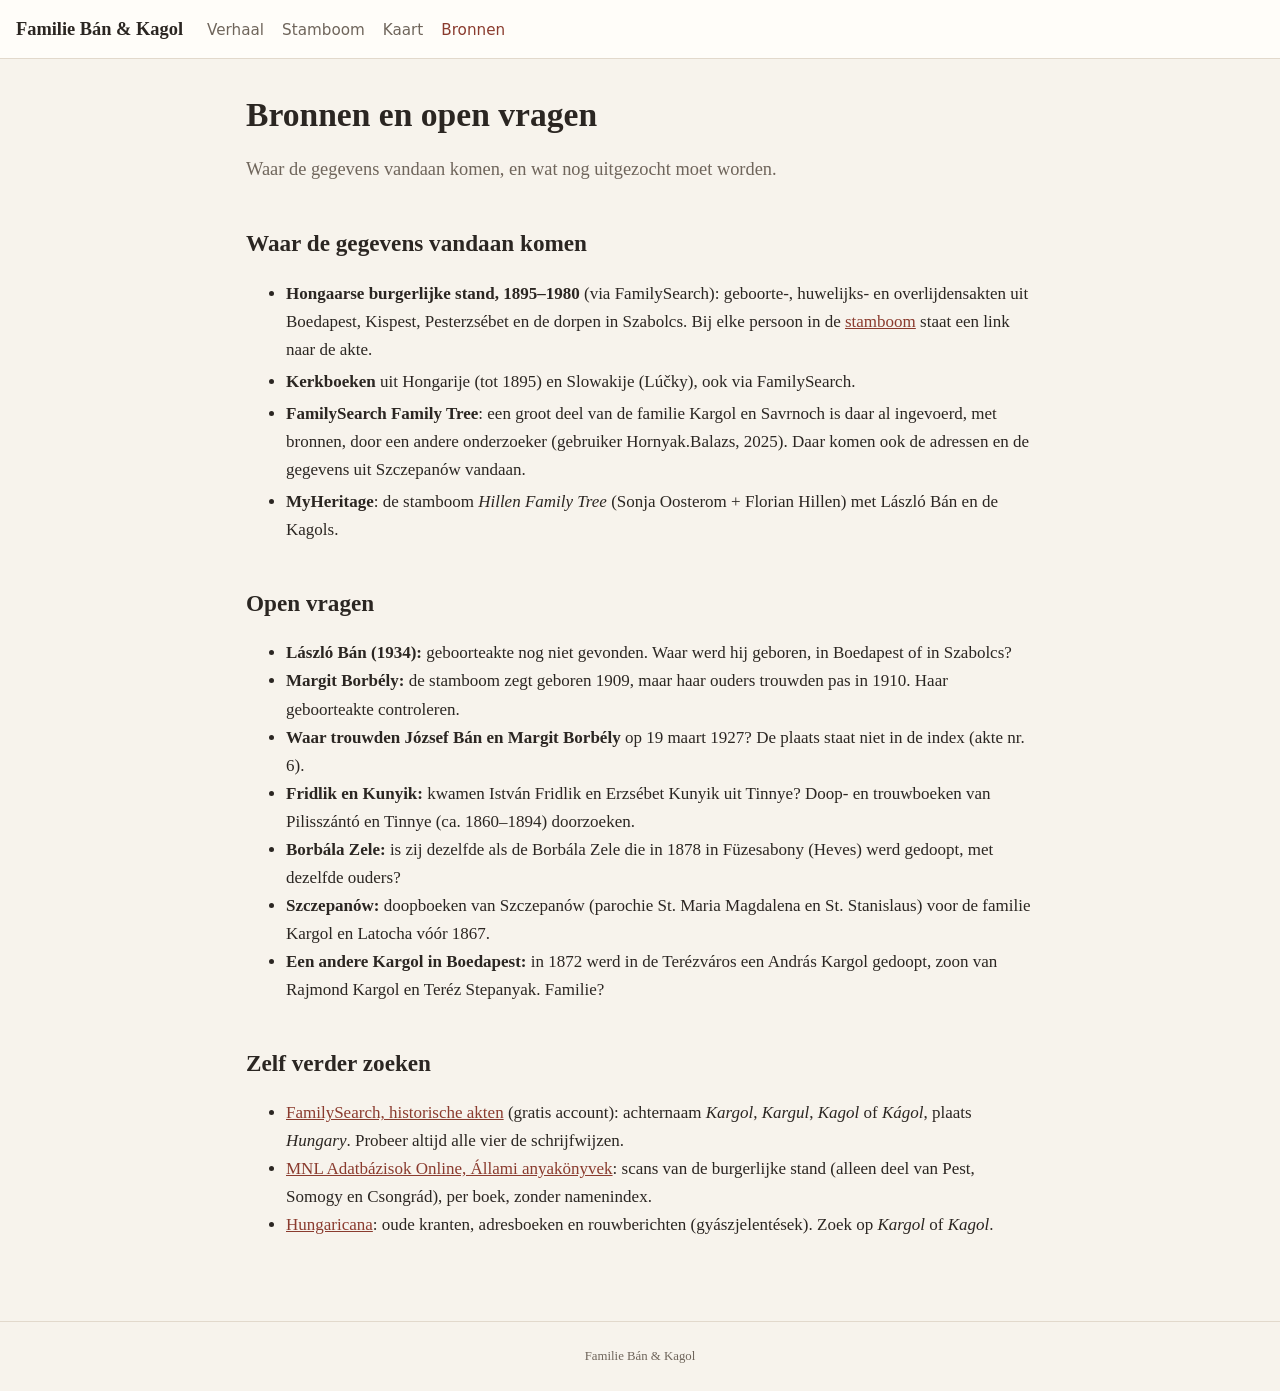
==== bronnen.html @ 993a203d "Start familie Bán & Kagol: onderzoek, gegevens en site Research notes (MyHeritage, FamilySearch), fa" ====
<!doctype html>
<html lang="nl">
<head>
<meta charset="utf-8">
<meta name="viewport" content="width=device-width, initial-scale=1">
<title>Bronnen · Familie Bán &amp; Kagol</title>
<link rel="stylesheet" href="css/style.css">
</head>
<body>
<header class="site">
  <a class="brand" href="index.html">Familie Bán &amp; Kagol</a>
  <nav><a href="index.html">Verhaal</a><a href="stamboom.html">Stamboom</a><a href="kaart.html">Kaart</a><a class="active" href="bronnen.html">Bronnen</a></nav>
</header>
<main>
  <h1>Bronnen en open vragen</h1>
  <p class="lead">Waar de gegevens vandaan komen, en wat nog uitgezocht moet worden.</p>

  <h2>Waar de gegevens vandaan komen</h2>
  <ul class="sources">
    <li><b>Hongaarse burgerlijke stand, 1895–1980</b> (via FamilySearch): geboorte-, huwelijks- en overlijdensakten uit
      Boedapest, Kispest, Pesterzsébet en de dorpen in Szabolcs. Bij elke persoon in de <a href="stamboom.html">stamboom</a>
      staat een link naar de akte.</li>
    <li><b>Kerkboeken</b> uit Hongarije (tot 1895) en Slowakije (Lúčky), ook via FamilySearch.</li>
    <li><b>FamilySearch Family Tree</b>: een groot deel van de familie Kargol en Savrnoch is daar al ingevoerd, met bronnen,
      door een andere onderzoeker (gebruiker Hornyak.Balazs, 2025). Daar komen ook de adressen en de gegevens uit Szczepanów vandaan.</li>
    <li><b>MyHeritage</b>: de stamboom <i>Hillen Family Tree</i> (Sonja Oosterom + Florian Hillen) met László Bán en de Kagols.</li>
  </ul>

  <h2>Open vragen</h2>
  <ul>
    <li><b>László Bán (1934):</b> geboorteakte nog niet gevonden. Waar werd hij geboren, in Boedapest of in Szabolcs?</li>
    <li><b>Margit Borbély:</b> de stamboom zegt geboren 1909, maar haar ouders trouwden pas in 1910. Haar geboorteakte controleren.</li>
    <li><b>Waar trouwden József Bán en Margit Borbély</b> op 19 maart 1927? De plaats staat niet in de index (akte nr. 6).</li>
    <li><b>Fridlik en Kunyik:</b> kwamen István Fridlik en Erzsébet Kunyik uit Tinnye? Doop- en trouwboeken van Pilisszántó en Tinnye (ca. 1860–1894) doorzoeken.</li>
    <li><b>Borbála Zele:</b> is zij dezelfde als de Borbála Zele die in 1878 in Füzesabony (Heves) werd gedoopt, met dezelfde ouders?</li>
    <li><b>Szczepanów:</b> doopboeken van Szczepanów (parochie St. Maria Magdalena en St. Stanislaus) voor de familie Kargol en Latocha vóór 1867.</li>
    <li><b>Een andere Kargol in Boedapest:</b> in 1872 werd in de Terézváros een András Kargol gedoopt, zoon van Rajmond Kargol en Teréz Stepanyak. Familie?</li>
  </ul>

  <h2>Zelf verder zoeken</h2>
  <ul>
    <li><a href="https://www.familysearch.org/search/record/results">FamilySearch, historische akten</a> (gratis account):
      achternaam <i>Kargol</i>, <i>Kargul</i>, <i>Kagol</i> of <i>Kágol</i>, plaats <i>Hungary</i>. Probeer altijd alle vier de schrijfwijzen.</li>
    <li><a href="https://adatbazisokonline.mnl.gov.hu/adatbazis/allami-anyakonyvek">MNL Adatbázisok Online, Állami anyakönyvek</a>:
      scans van de burgerlijke stand (alleen deel van Pest, Somogy en Csongrád), per boek, zonder namenindex.</li>
    <li><a href="https://hungaricana.hu/">Hungaricana</a>: oude kranten, adresboeken en rouwberichten (gyászjelentések). Zoek op <i>Kargol</i> of <i>Kagol</i>.</li>
  </ul>
</main>
<footer>Familie Bán &amp; Kagol</footer>
</body>
</html>
---- css/style.css ----
:root {
  --bg: #f7f3ec;
  --paper: #fffdf9;
  --ink: #2b2622;
  --muted: #6f655b;
  --rule: #e2d9cc;
  --accent: #8a3b2e;
  --kargol: #a0452f;
  --savrnoch: #3f7a4f;
  --fridlik: #2f5f8f;
  --ban: #b07a1e;
  --borbely: #6f4a8a;
  --shadow: 0 1px 3px rgba(60, 40, 20, .12);
}
@media (prefers-color-scheme: dark) {
  :root:not([data-theme="light"]) {
    --bg: #1d1a17; --paper: #262220; --ink: #efe7dc; --muted: #b3a797; --rule: #3d3631; --accent: #e08a74;
    --kargol: #e0876e; --savrnoch: #7fc08f; --fridlik: #7fb0e0; --ban: #e0b35e; --borbely: #b797d0;
    --shadow: 0 1px 3px rgba(0, 0, 0, .4);
  }
}
* { box-sizing: border-box; }
html { -webkit-text-size-adjust: 100%; }
body {
  margin: 0; background: var(--bg); color: var(--ink);
  font: 17px/1.65 "Source Serif 4", Georgia, "Times New Roman", serif;
}
a { color: var(--accent); }
header.site {
  background: var(--paper); border-bottom: 1px solid var(--rule);
  padding: 14px 16px; display: flex; flex-wrap: wrap; gap: 8px 24px; align-items: baseline;
}
header.site .brand { font-weight: 700; font-size: 1.15rem; color: var(--ink); text-decoration: none; }
header.site nav { display: flex; gap: 18px; flex-wrap: wrap; font-family: system-ui, sans-serif; font-size: .95rem; }
header.site nav a { color: var(--muted); text-decoration: none; }
header.site nav a.active, header.site nav a:hover { color: var(--accent); }
main { max-width: 820px; margin: 0 auto; padding: 24px 16px 64px; }
main.wide { max-width: none; padding: 0; }
h1 { font-size: 2.1rem; line-height: 1.2; margin: 12px 0 8px; }
h2 { font-size: 1.45rem; margin: 40px 0 8px; }
h3 { font-size: 1.1rem; margin: 24px 0 4px; }
.lead { font-size: 1.15rem; color: var(--muted); }
.small { font-size: .88rem; color: var(--muted); }
.line-tag {
  display: inline-block; font: 600 .75rem/1 system-ui, sans-serif; letter-spacing: .04em; text-transform: uppercase;
  padding: 4px 8px; border-radius: 99px; color: #fff; margin-bottom: 6px;
}
.t-kargol { background: var(--kargol); } .t-savrnoch { background: var(--savrnoch); } .t-fridlik { background: var(--fridlik); }
.t-ban { background: var(--ban); } .t-borbely { background: var(--borbely); }
@media (prefers-color-scheme: dark) { :root:not([data-theme="light"]) .line-tag { color: #1d1a17; } }

.cards { display: grid; grid-template-columns: repeat(auto-fit, minmax(230px, 1fr)); gap: 14px; margin: 20px 0; }
.card {
  background: var(--paper); border: 1px solid var(--rule); border-radius: 10px; padding: 14px 16px; box-shadow: var(--shadow);
  text-decoration: none; color: inherit; display: block;
}
.card h3 { margin: 0 0 4px; }
.card p { margin: 0; font-size: .95rem; color: var(--muted); }

figure.photo { float: right; width: 220px; margin: 4px 0 12px 20px; }
figure.photo.left { float: left; margin: 4px 20px 12px 0; }
figure.photo img { width: 100%; border-radius: 6px; display: block; }
figure.photo figcaption { font-size: .78rem; color: var(--muted); line-height: 1.35; margin-top: 4px; }
section.story { overflow: hidden; }
@media (max-width: 560px) { figure.photo, figure.photo.left { float: none; width: 100%; max-width: 320px; margin: 8px 0 14px; } }

.timeline { border-left: 3px solid var(--rule); margin: 16px 0; padding-left: 16px; }
.timeline div { margin: 6px 0; }
.timeline b { font-family: system-ui, sans-serif; font-size: .9rem; color: var(--accent); margin-right: 6px; }

.note {
  background: var(--paper); border-left: 4px solid var(--accent); padding: 10px 14px; border-radius: 4px; margin: 16px 0;
  font-size: .95rem;
}
ul.sources li { margin: 4px 0; }
footer { text-align: center; color: var(--muted); font-size: .8rem; padding: 24px 16px; border-top: 1px solid var(--rule); }

/* Tree page */
.tree-wrap { display: flex; height: calc(100vh - 58px); min-height: 480px; }
#tree { flex: 1; position: relative; overflow: hidden; background: var(--bg); }
#tree svg { width: 100%; height: 100%; display: block; cursor: grab; }
#panel {
  width: 380px; max-width: 100%; background: var(--paper); border-left: 1px solid var(--rule); overflow-y: auto; padding: 16px;
}
@media (max-width: 800px) {
  .tree-wrap { flex-direction: column; height: auto; }
  #tree { flex: none; height: 62vh; }
  #panel { width: 100%; border-left: 0; border-top: 1px solid var(--rule); }
}
.couple rect { fill: var(--paper); stroke: var(--rule); stroke-width: 1.2; }
.couple.selected rect { stroke: var(--accent); stroke-width: 2.5; }
.couple .bar { stroke: none; }
.couple text { fill: var(--ink); font: 13px system-ui, sans-serif; }
.couple text.years { fill: var(--muted); font-size: 11.5px; }
.couple text.amp { fill: var(--muted); font-size: 11px; }
.couple.unknown rect { stroke-dasharray: 4 3; fill: none; }
.couple.unknown text { fill: var(--muted); font-style: italic; }
.link { fill: none; stroke: var(--muted); stroke-opacity: .5; stroke-width: 1.4; }
.tree-help {
  position: absolute; left: 12px; bottom: 10px; font: 12px system-ui, sans-serif; color: var(--muted);
  background: var(--paper); padding: 4px 8px; border-radius: 6px; border: 1px solid var(--rule);
}
.zoom-btns { position: absolute; right: 12px; top: 12px; display: flex; flex-direction: column; gap: 6px; }
.zoom-btns button {
  width: 34px; height: 34px; border-radius: 8px; border: 1px solid var(--rule); background: var(--paper); color: var(--ink);
  font-size: 18px; cursor: pointer;
}
#panel h2 { margin: 0 0 4px; font-size: 1.25rem; }
#panel .person { border-top: 1px solid var(--rule); padding-top: 10px; margin-top: 12px; }
#panel .person h3 { margin: 0; }
#panel .dates { font: .88rem system-ui, sans-serif; color: var(--muted); }
#panel p { font-size: .95rem; margin: 6px 0; }
#panel ul { padding-left: 18px; margin: 6px 0; font-size: .93rem; }
#panel .src { font-size: .8rem; }
#panel .src a { margin-right: 8px; }

/* Map page */
#map { height: calc(100vh - 58px); min-height: 420px; }
.legend { background: var(--paper); color: var(--ink); padding: 8px 10px; border-radius: 8px; font: 13px system-ui, sans-serif; box-shadow: var(--shadow); }
.legend div { display: flex; align-items: center; gap: 6px; margin: 2px 0; }
.legend span.sw { width: 14px; height: 4px; border-radius: 2px; display: inline-block; }
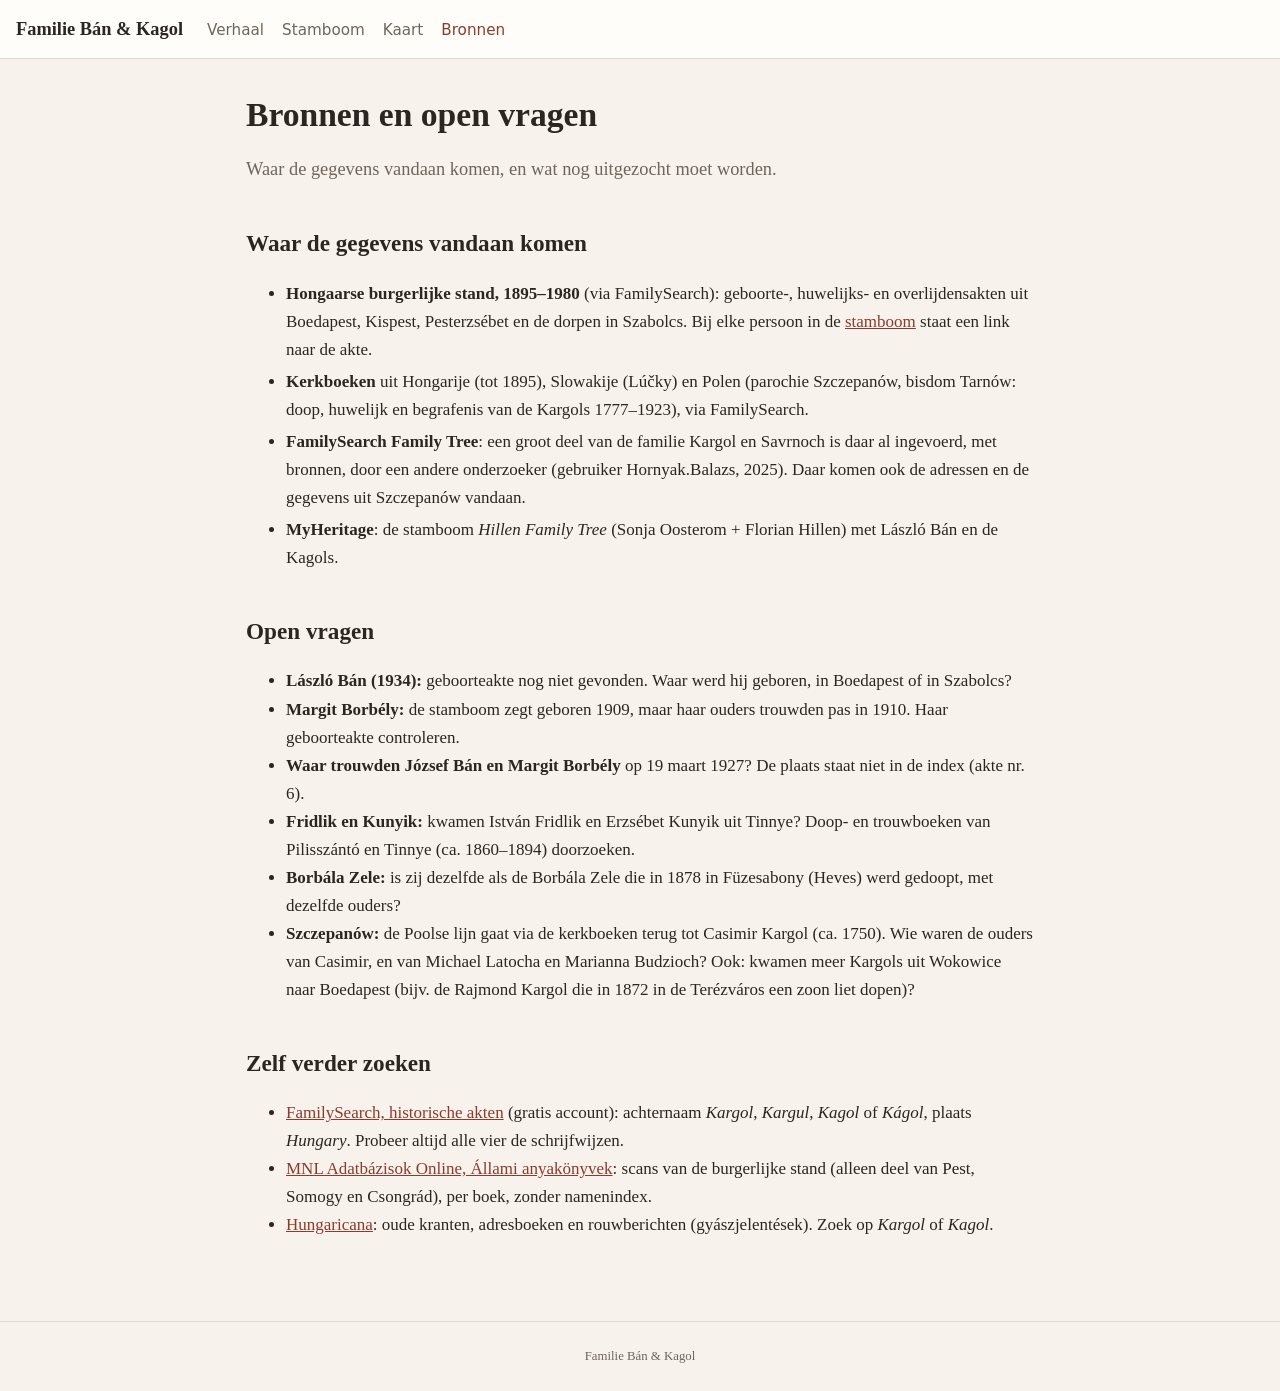
==== commit 6652920e: "Kargol-lijn in Polen: zeven generaties op huis nr. 57 in Wokowice Church books of Szczepanow (Family" ====
--- a/bronnen.html
+++ b/bronnen.html
@@ -20,7 +20,7 @@
     <li><b>Hongaarse burgerlijke stand, 1895–1980</b> (via FamilySearch): geboorte-, huwelijks- en overlijdensakten uit
       Boedapest, Kispest, Pesterzsébet en de dorpen in Szabolcs. Bij elke persoon in de <a href="stamboom.html">stamboom</a>
       staat een link naar de akte.</li>
-    <li><b>Kerkboeken</b> uit Hongarije (tot 1895) en Slowakije (Lúčky), ook via FamilySearch.</li>
+    <li><b>Kerkboeken</b> uit Hongarije (tot 1895), Slowakije (Lúčky) en Polen (parochie Szczepanów, bisdom Tarnów: doop, huwelijk en begrafenis van de Kargols 1777–1923), via FamilySearch.</li>
     <li><b>FamilySearch Family Tree</b>: een groot deel van de familie Kargol en Savrnoch is daar al ingevoerd, met bronnen,
       door een andere onderzoeker (gebruiker Hornyak.Balazs, 2025). Daar komen ook de adressen en de gegevens uit Szczepanów vandaan.</li>
     <li><b>MyHeritage</b>: de stamboom <i>Hillen Family Tree</i> (Sonja Oosterom + Florian Hillen) met László Bán en de Kagols.</li>
@@ -33,8 +33,7 @@
     <li><b>Waar trouwden József Bán en Margit Borbély</b> op 19 maart 1927? De plaats staat niet in de index (akte nr. 6).</li>
     <li><b>Fridlik en Kunyik:</b> kwamen István Fridlik en Erzsébet Kunyik uit Tinnye? Doop- en trouwboeken van Pilisszántó en Tinnye (ca. 1860–1894) doorzoeken.</li>
     <li><b>Borbála Zele:</b> is zij dezelfde als de Borbála Zele die in 1878 in Füzesabony (Heves) werd gedoopt, met dezelfde ouders?</li>
-    <li><b>Szczepanów:</b> doopboeken van Szczepanów (parochie St. Maria Magdalena en St. Stanislaus) voor de familie Kargol en Latocha vóór 1867.</li>
-    <li><b>Een andere Kargol in Boedapest:</b> in 1872 werd in de Terézváros een András Kargol gedoopt, zoon van Rajmond Kargol en Teréz Stepanyak. Familie?</li>
+    <li><b>Szczepanów:</b> de Poolse lijn gaat via de kerkboeken terug tot Casimir Kargol (ca. 1750). Wie waren de ouders van Casimir, en van Michael Latocha en Marianna Budzioch? Ook: kwamen meer Kargols uit Wokowice naar Boedapest (bijv. de Rajmond Kargol die in 1872 in de Terézváros een zoon liet dopen)?</li>
   </ul>
 
   <h2>Zelf verder zoeken</h2>
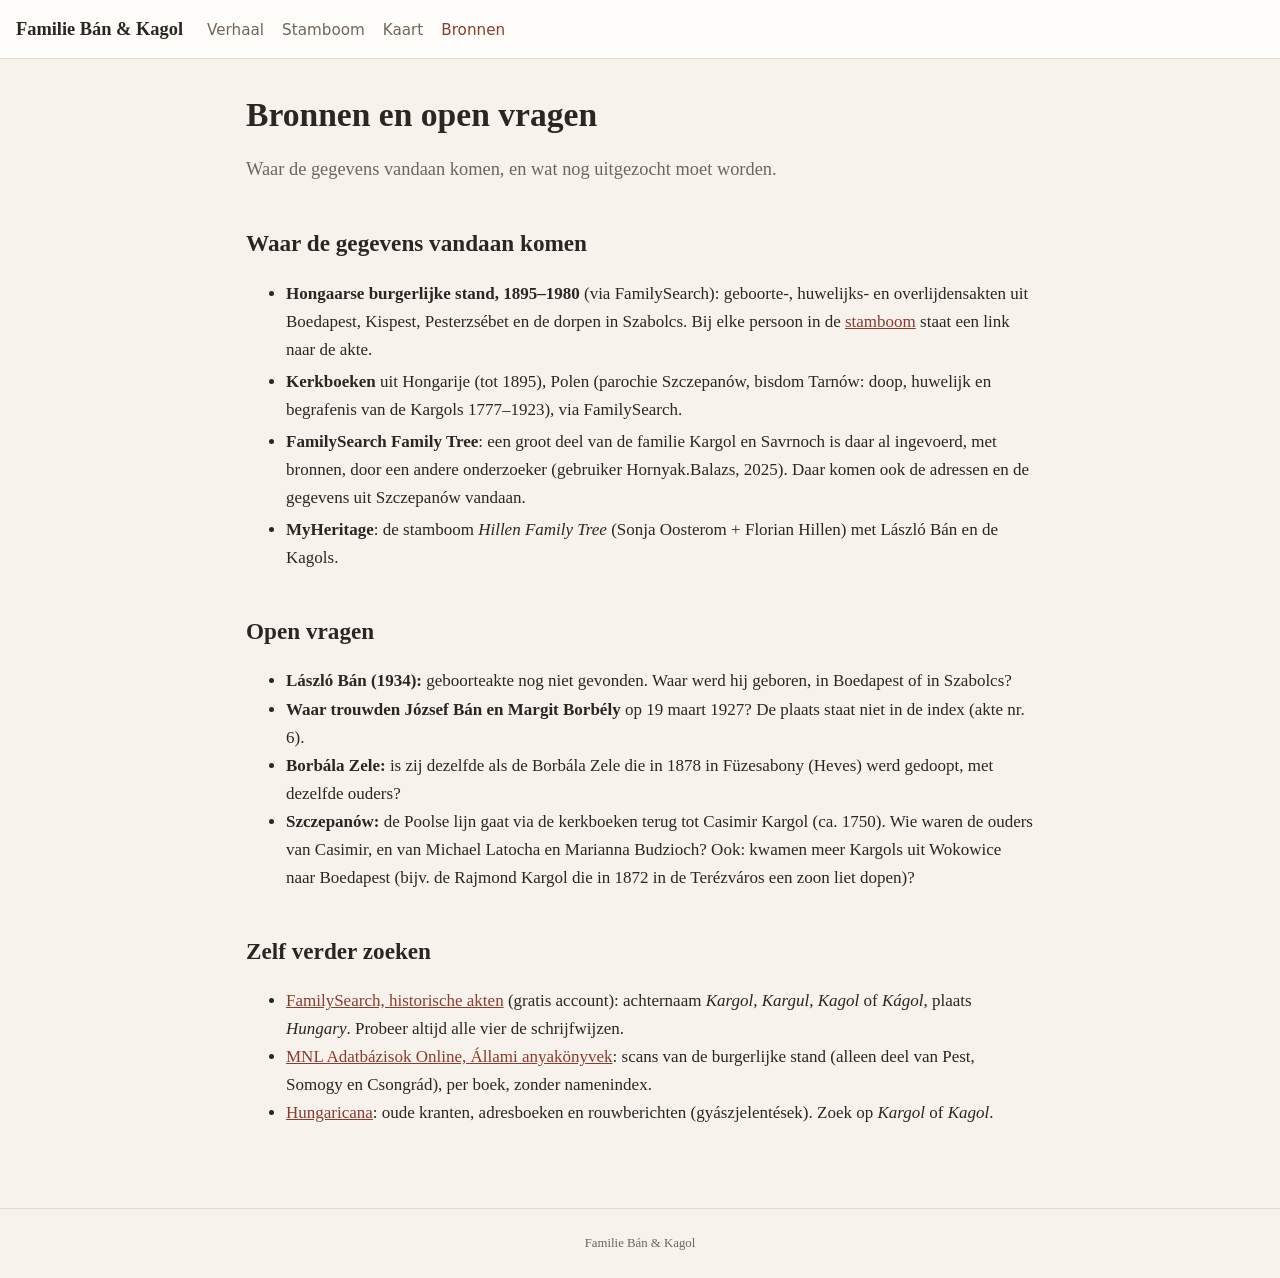
==== commit f5b22c9a: "Site alleen Kagol en Bán; onderzoeksplan terug in de tijd Hides the Savrnoch, Fridlik and Borbely fa" ====
--- a/bronnen.html
+++ b/bronnen.html
@@ -20,7 +20,7 @@
     <li><b>Hongaarse burgerlijke stand, 1895–1980</b> (via FamilySearch): geboorte-, huwelijks- en overlijdensakten uit
       Boedapest, Kispest, Pesterzsébet en de dorpen in Szabolcs. Bij elke persoon in de <a href="stamboom.html">stamboom</a>
       staat een link naar de akte.</li>
-    <li><b>Kerkboeken</b> uit Hongarije (tot 1895), Slowakije (Lúčky) en Polen (parochie Szczepanów, bisdom Tarnów: doop, huwelijk en begrafenis van de Kargols 1777–1923), via FamilySearch.</li>
+    <li><b>Kerkboeken</b> uit Hongarije (tot 1895), Polen (parochie Szczepanów, bisdom Tarnów: doop, huwelijk en begrafenis van de Kargols 1777–1923), via FamilySearch.</li>
     <li><b>FamilySearch Family Tree</b>: een groot deel van de familie Kargol en Savrnoch is daar al ingevoerd, met bronnen,
       door een andere onderzoeker (gebruiker Hornyak.Balazs, 2025). Daar komen ook de adressen en de gegevens uit Szczepanów vandaan.</li>
     <li><b>MyHeritage</b>: de stamboom <i>Hillen Family Tree</i> (Sonja Oosterom + Florian Hillen) met László Bán en de Kagols.</li>
@@ -29,9 +29,7 @@
   <h2>Open vragen</h2>
   <ul>
     <li><b>László Bán (1934):</b> geboorteakte nog niet gevonden. Waar werd hij geboren, in Boedapest of in Szabolcs?</li>
-    <li><b>Margit Borbély:</b> de stamboom zegt geboren 1909, maar haar ouders trouwden pas in 1910. Haar geboorteakte controleren.</li>
     <li><b>Waar trouwden József Bán en Margit Borbély</b> op 19 maart 1927? De plaats staat niet in de index (akte nr. 6).</li>
-    <li><b>Fridlik en Kunyik:</b> kwamen István Fridlik en Erzsébet Kunyik uit Tinnye? Doop- en trouwboeken van Pilisszántó en Tinnye (ca. 1860–1894) doorzoeken.</li>
     <li><b>Borbála Zele:</b> is zij dezelfde als de Borbála Zele die in 1878 in Füzesabony (Heves) werd gedoopt, met dezelfde ouders?</li>
     <li><b>Szczepanów:</b> de Poolse lijn gaat via de kerkboeken terug tot Casimir Kargol (ca. 1750). Wie waren de ouders van Casimir, en van Michael Latocha en Marianna Budzioch? Ook: kwamen meer Kargols uit Wokowice naar Boedapest (bijv. de Rajmond Kargol die in 1872 in de Terézváros een zoon liet dopen)?</li>
   </ul>
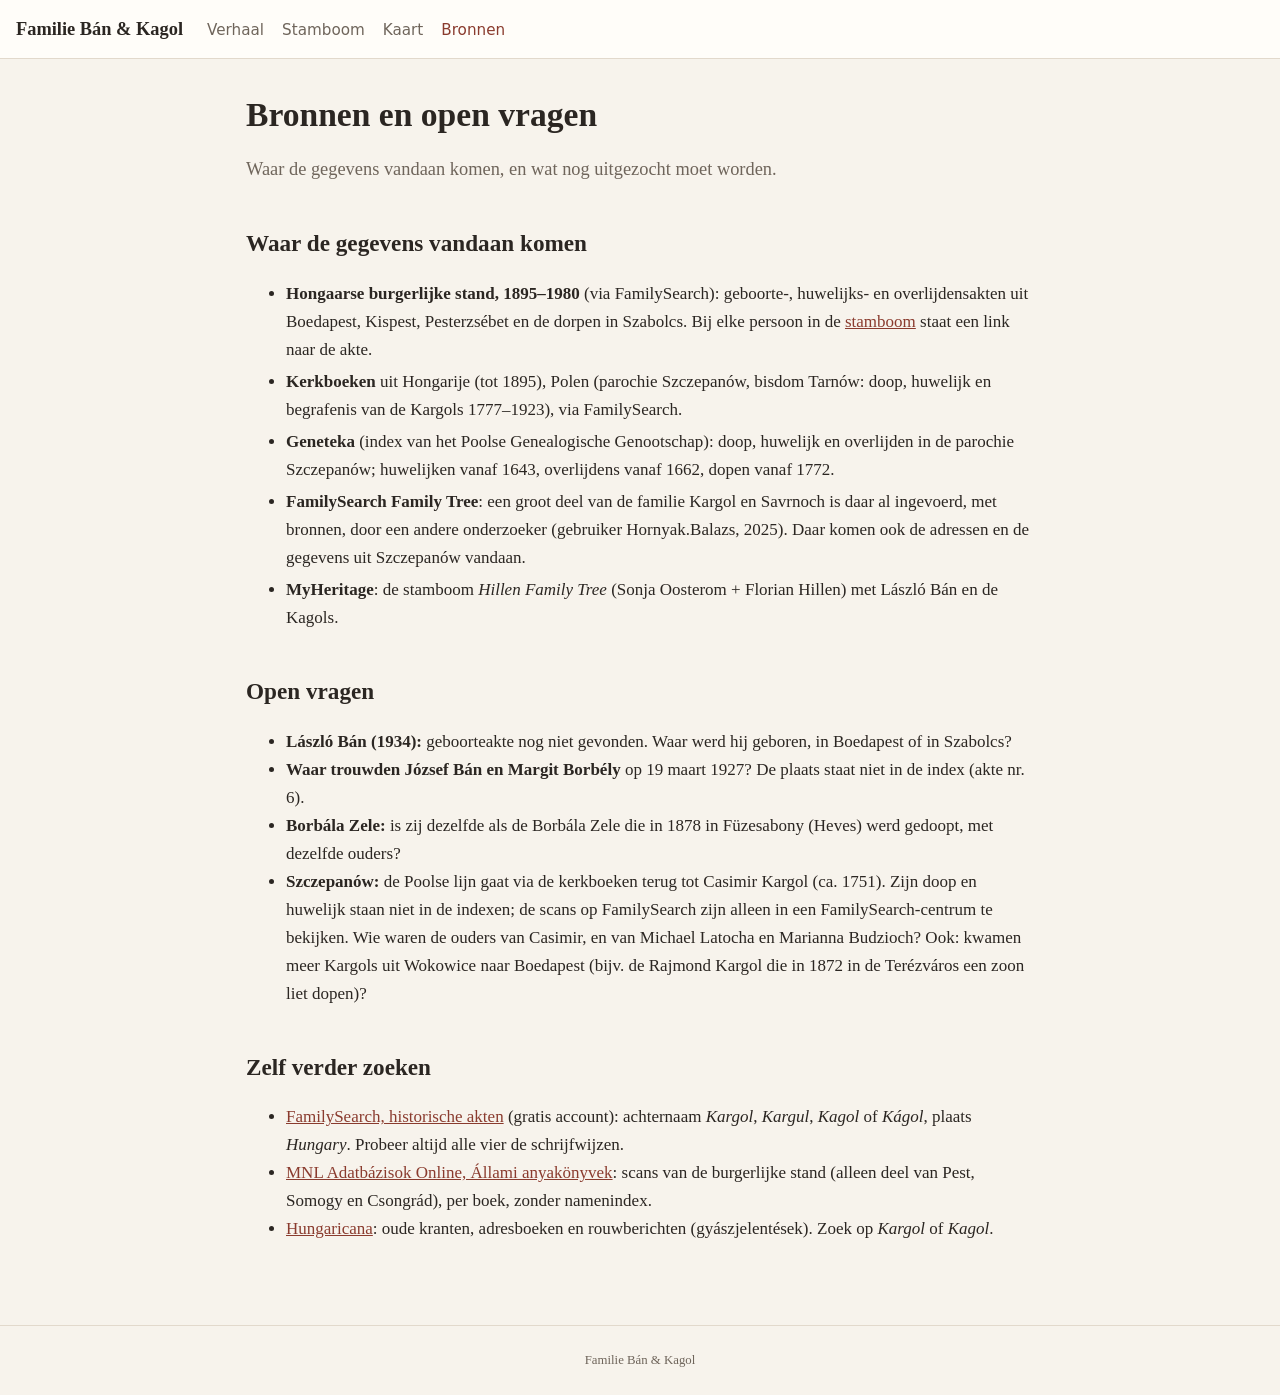
==== commit 7a843c71: "Kargol: Simon gedoopt 1779, kinderen van Casimir, oudste Kargols 1643 Geneteka and FamilySearch: Cas" ====
--- a/bronnen.html
+++ b/bronnen.html
@@ -21,6 +21,8 @@
       Boedapest, Kispest, Pesterzsébet en de dorpen in Szabolcs. Bij elke persoon in de <a href="stamboom.html">stamboom</a>
       staat een link naar de akte.</li>
     <li><b>Kerkboeken</b> uit Hongarije (tot 1895), Polen (parochie Szczepanów, bisdom Tarnów: doop, huwelijk en begrafenis van de Kargols 1777–1923), via FamilySearch.</li>
+    <li><b>Geneteka</b> (index van het Poolse Genealogische Genootschap): doop, huwelijk en overlijden in de parochie
+      Szczepanów; huwelijken vanaf 1643, overlijdens vanaf 1662, dopen vanaf 1772.</li>
     <li><b>FamilySearch Family Tree</b>: een groot deel van de familie Kargol en Savrnoch is daar al ingevoerd, met bronnen,
       door een andere onderzoeker (gebruiker Hornyak.Balazs, 2025). Daar komen ook de adressen en de gegevens uit Szczepanów vandaan.</li>
     <li><b>MyHeritage</b>: de stamboom <i>Hillen Family Tree</i> (Sonja Oosterom + Florian Hillen) met László Bán en de Kagols.</li>
@@ -31,7 +33,7 @@
     <li><b>László Bán (1934):</b> geboorteakte nog niet gevonden. Waar werd hij geboren, in Boedapest of in Szabolcs?</li>
     <li><b>Waar trouwden József Bán en Margit Borbély</b> op 19 maart 1927? De plaats staat niet in de index (akte nr. 6).</li>
     <li><b>Borbála Zele:</b> is zij dezelfde als de Borbála Zele die in 1878 in Füzesabony (Heves) werd gedoopt, met dezelfde ouders?</li>
-    <li><b>Szczepanów:</b> de Poolse lijn gaat via de kerkboeken terug tot Casimir Kargol (ca. 1750). Wie waren de ouders van Casimir, en van Michael Latocha en Marianna Budzioch? Ook: kwamen meer Kargols uit Wokowice naar Boedapest (bijv. de Rajmond Kargol die in 1872 in de Terézváros een zoon liet dopen)?</li>
+    <li><b>Szczepanów:</b> de Poolse lijn gaat via de kerkboeken terug tot Casimir Kargol (ca. 1751). Zijn doop en huwelijk staan niet in de indexen; de scans op FamilySearch zijn alleen in een FamilySearch-centrum te bekijken. Wie waren de ouders van Casimir, en van Michael Latocha en Marianna Budzioch? Ook: kwamen meer Kargols uit Wokowice naar Boedapest (bijv. de Rajmond Kargol die in 1872 in de Terézváros een zoon liet dopen)?</li>
   </ul>
 
   <h2>Zelf verder zoeken</h2>
